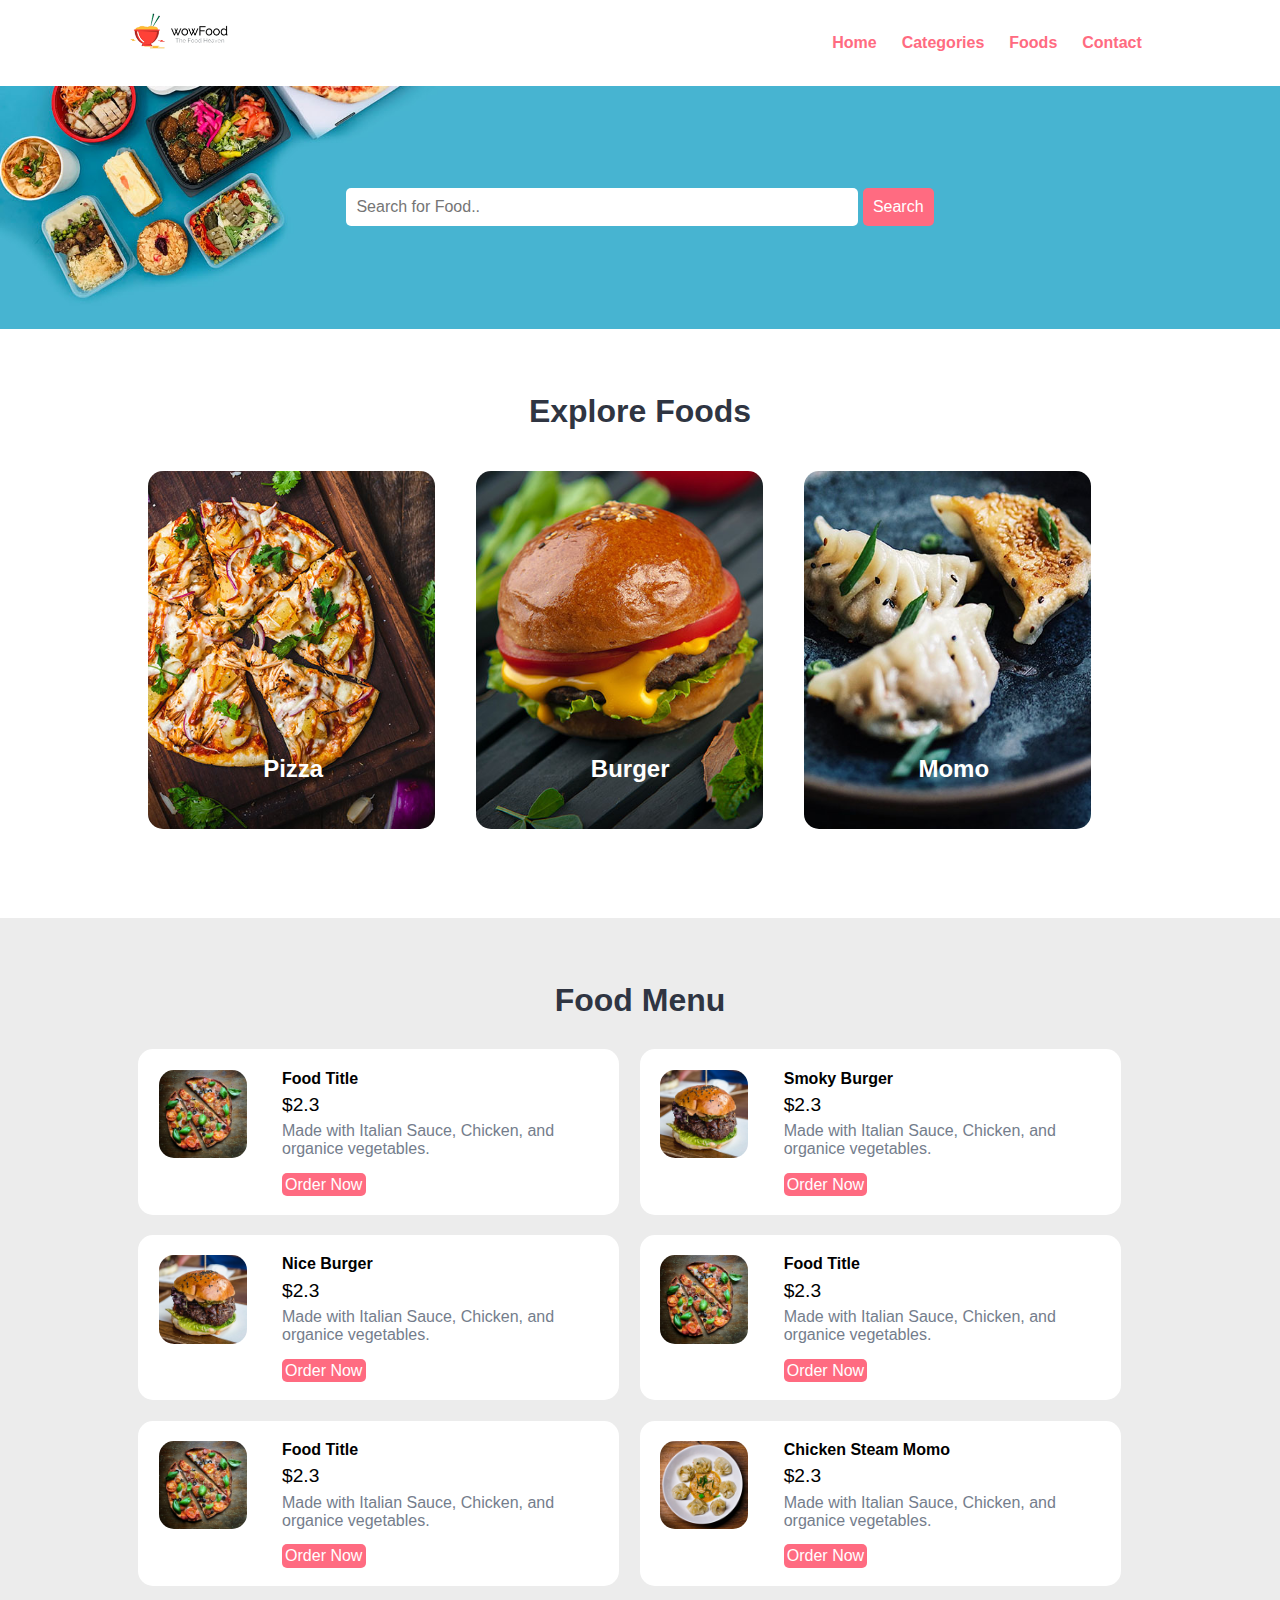
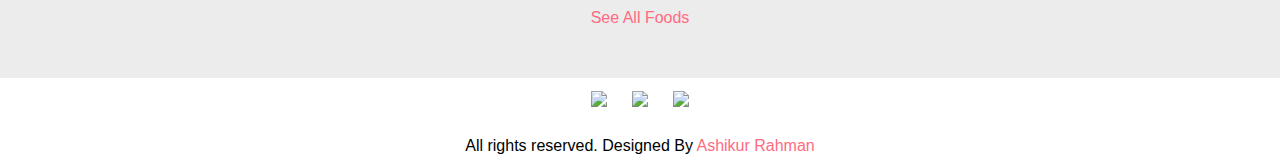
==== index.html @ cdb1a3ab "Complete frontend" ====
<!DOCTYPE html>
<html lang="en">
<head>
    <meta charset="UTF-8">
    <!-- Important to make website responsive -->
    <meta name="viewport" content="width=device-width, initial-scale=1.0">
    <title>Restaurant Website</title>

    <!-- Link our CSS file -->
    <link rel="stylesheet" href="css/style.css">
</head>

<body>
    <!-- Navbar Section Starts Here -->
    <section class="navbar">
        <div class="container">
            <div class="logo">
                <a href="#" title="Logo">
                    <img src="images/logo.png" alt="Restaurant Logo" class="img-responsive">
                </a>
            </div>

            <div class="menu text-right">
                <ul>
                    <li>
                        <a href="index.html">Home</a>
                    </li>
                    <li>
                        <a href="categories.html">Categories</a>
                    </li>
                    <li>
                        <a href="foods.html">Foods</a>
                    </li>
                    <li>
                        <a href="#">Contact</a>
                    </li>
                </ul>
            </div>

            <div class="clearfix"></div>
        </div>
    </section>
    <!-- Navbar Section Ends Here -->

    <!-- fOOD sEARCH Section Starts Here -->
    <section class="food-search text-center">
        <div class="container">
            
            <form action="food-search.html" method="POST">
                <input type="search" name="search" placeholder="Search for Food.." required>
                <input type="submit" name="submit" value="Search" class="btn btn-primary">
            </form>

        </div>
    </section>
    <!-- fOOD sEARCH Section Ends Here -->

    <!-- CAtegories Section Starts Here -->
    <section class="categories">
        <div class="container">
            <h2 class="text-center">Explore Foods</h2>

            <a href="category-foods.html">
            <div class="box-3 float-container">
                <img src="images/pizza.jpg" alt="Pizza" class="img-responsive img-curve">

                <h3 class="float-text text-white">Pizza</h3>
            </div>
            </a>

            <a href="#">
            <div class="box-3 float-container">
                <img src="images/burger.jpg" alt="Burger" class="img-responsive img-curve">

                <h3 class="float-text text-white">Burger</h3>
            </div>
            </a>

            <a href="#">
            <div class="box-3 float-container">
                <img src="images/momo.jpg" alt="Momo" class="img-responsive img-curve">

                <h3 class="float-text text-white">Momo</h3>
            </div>
            </a>

            <div class="clearfix"></div>
        </div>
    </section>
    <!-- Categories Section Ends Here -->

    <!-- fOOD MEnu Section Starts Here -->
    <section class="food-menu">
        <div class="container">
            <h2 class="text-center">Food Menu</h2>

            <div class="food-menu-box">
                <div class="food-menu-img">
                    <img src="images/menu-pizza.jpg" alt="Chicke Hawain Pizza" class="img-responsive img-curve">
                </div>

                <div class="food-menu-desc">
                    <h4>Food Title</h4>
                    <p class="food-price">$2.3</p>
                    <p class="food-detail">
                        Made with Italian Sauce, Chicken, and organice vegetables.
                    </p>
                    <br>

                    <a href="order.html" class="btn btn-primary">Order Now</a>
                </div>
            </div>

            <div class="food-menu-box">
                <div class="food-menu-img">
                    <img src="images/menu-burger.jpg" alt="Chicke Hawain Pizza" class="img-responsive img-curve">
                </div>

                <div class="food-menu-desc">
                    <h4>Smoky Burger</h4>
                    <p class="food-price">$2.3</p>
                    <p class="food-detail">
                        Made with Italian Sauce, Chicken, and organice vegetables.
                    </p>
                    <br>

                    <a href="#" class="btn btn-primary">Order Now</a>
                </div>
            </div>

            <div class="food-menu-box">
                <div class="food-menu-img">
                    <img src="images/menu-burger.jpg" alt="Chicke Hawain Burger" class="img-responsive img-curve">
                </div>

                <div class="food-menu-desc">
                    <h4>Nice Burger</h4>
                    <p class="food-price">$2.3</p>
                    <p class="food-detail">
                        Made with Italian Sauce, Chicken, and organice vegetables.
                    </p>
                    <br>

                    <a href="#" class="btn btn-primary">Order Now</a>
                </div>
            </div>

            <div class="food-menu-box">
                <div class="food-menu-img">
                    <img src="images/menu-pizza.jpg" alt="Chicke Hawain Pizza" class="img-responsive img-curve">
                </div>

                <div class="food-menu-desc">
                    <h4>Food Title</h4>
                    <p class="food-price">$2.3</p>
                    <p class="food-detail">
                        Made with Italian Sauce, Chicken, and organice vegetables.
                    </p>
                    <br>

                    <a href="#" class="btn btn-primary">Order Now</a>
                </div>
            </div>

            <div class="food-menu-box">
                <div class="food-menu-img">
                    <img src="images/menu-pizza.jpg" alt="Chicke Hawain Pizza" class="img-responsive img-curve">
                </div>

                <div class="food-menu-desc">
                    <h4>Food Title</h4>
                    <p class="food-price">$2.3</p>
                    <p class="food-detail">
                        Made with Italian Sauce, Chicken, and organice vegetables.
                    </p>
                    <br>

                    <a href="#" class="btn btn-primary">Order Now</a>
                </div>
            </div>

            <div class="food-menu-box">
                <div class="food-menu-img">
                    <img src="images/menu-momo.jpg" alt="Chicke Hawain Momo" class="img-responsive img-curve">
                </div>

                <div class="food-menu-desc">
                    <h4>Chicken Steam Momo</h4>
                    <p class="food-price">$2.3</p>
                    <p class="food-detail">
                        Made with Italian Sauce, Chicken, and organice vegetables.
                    </p>
                    <br>

                    <a href="#" class="btn btn-primary">Order Now</a>
                </div>
            </div>


            <div class="clearfix"></div>

            

        </div>

        <p class="text-center">
            <a href="#">See All Foods</a>
        </p>
    </section>
    <!-- fOOD Menu Section Ends Here -->

    <!-- social Section Starts Here -->
    <section class="social">
        <div class="container text-center">
            <ul>
                <li>
                    <a href="#"><img src="https://img.icons8.com/fluent/50/000000/facebook-new.png"/></a>
                </li>
                <li>
                    <a href="#"><img src="https://img.icons8.com/fluent/48/000000/instagram-new.png"/></a>
                </li>
                <li>
                    <a href="#"><img src="https://img.icons8.com/fluent/48/000000/twitter.png"/></a>
                </li>
            </ul>
        </div>
    </section>
    <!-- social Section Ends Here -->

    <!-- footer Section Starts Here -->
    <section class="footer">
        <div class="container text-center">
            <p>All rights reserved. Designed By <a href="#">Ashikur Rahman</a></p>
        </div>
    </section>
    <!-- footer Section Ends Here -->

</body>
</html>
---- css/style.css ----
/* 
    Author: Ashikur Rahman;
    Theme: Restaurant Food Order;
    version: 1.0;
*/

/* CSS for All */
*{
    margin: 0 0;
    padding: 0 0;
    font-family: Arial, Helvetica, sans-serif;
}
.container{
    width: 80%;
    margin: 0 auto;
    padding: 1%;
}
.img-responsive{
    width: 100%;
}
.img-curve{
    border-radius: 15px;
}

.text-right{
    text-align: right;
}
.text-center{
    text-align: center;
}
.text-left{
    text-align: left;
}
.text-white{
    color: white;
}

.clearfix{
    clear: both;
    float: none;
}

a{
    color: #ff6b81;
    text-decoration: none;
}
a:hover{
    color: #ff4757;
}

.btn{
    padding: 1%;
    border: none;
    font-size: 1rem;
    border-radius: 5px;
}
.btn-primary{
    background-color: #ff6b81;
    color: white;
    cursor: pointer;
}
.btn-primary:hover{
    color: white;
    background-color: #ff4757;
}
h2{
    color: #2f3542;
    font-size: 2rem;
    margin-bottom: 2%;
}
h3{
    font-size: 1.5rem;
}
.float-container{
    position: relative;
}
.float-text{
    position: absolute;
    bottom: 50px;
    left: 40%;
}
fieldset{
    border: 1px solid white;
    margin: 5%;
    padding: 3%;
    border-radius: 5px;
}


/* CSSS for navbar section */

.logo{
    width: 10%;
    float: left;
}
.menu{
    line-height: 60px;
}
.menu ul{
    list-style-type: none;
}

.menu ul li{
    display: inline;
    padding: 1%;
    font-weight: bold;
}


/* CSS for Food SEarch Section */

.food-search{
    background-image: url(../images/bg.jpg);
    background-size: cover;
    background-repeat: no-repeat;
    background-position: center;
    padding: 7% 0;
}

.food-search input[type="search"]{
    width: 50%;
    padding: 1%;
    font-size: 1rem;
    border: none;
    border-radius: 5px;
}


/* CSS for Categories */
.categories{
    padding: 4% 0;
}

.box-3{
    width: 28%;
    float: left;
    margin: 2%;
}


/* CSS for Food Menu */
.food-menu{
    background-color: #ececec;
    padding: 4% 0;
}
.food-menu-box{
    width: 43%;
    margin: 1%;
    padding: 2%;
    float: left;
    background-color: white;
    border-radius: 15px;
}

.food-menu-img{
    width: 20%;
    float: left;
}

.food-menu-desc{
    width: 70%;
    float: left;
    margin-left: 8%;
}

.food-price{
    font-size: 1.2rem;
    margin: 2% 0;
}
.food-detail{
    font-size: 1rem;
    color: #747d8c;
}


/* CSS for Social */
.social ul{
    list-style-type: none;
}
.social ul li{
    display: inline;
    padding: 1%;
}

/* for Order Section */
.order{
    width: 50%;
    margin: 0 auto;
}
.input-responsive{
    width: 96%;
    padding: 1%;
    margin-bottom: 3%;
    border: none;
    border-radius: 5px;
    font-size: 1rem;
}
.order-label{
    margin-bottom: 1%; 
    font-weight: bold;
}



/* CSS for Mobile Size or Smaller Screen */

@media only screen and (max-width:768px){
    .logo{
        width: 80%;
        float: none;
        margin: 1% auto;
    }

    .menu ul{
        text-align: center;
    }

    .food-search input[type="search"]{
        width: 90%;
        padding: 2%;
        margin-bottom: 3%;
    }

    .btn{
        width: 91%;
        padding: 2%;
    }

    .food-search{
        padding: 10% 0;
    }

    .categories{
        padding: 20% 0;
    }
    h2{
        margin-bottom: 10%;
    }
    .box-3{
        width: 100%;
        margin: 4% auto;
    }

    .food-menu{
        padding: 20% 0;
    }

    .food-menu-box{
        width: 90%;
        padding: 5%;
        margin-bottom: 5%;
    }
    .social{
        padding: 5% 0;
    }
    .order{
        width: 100%;
    }
}
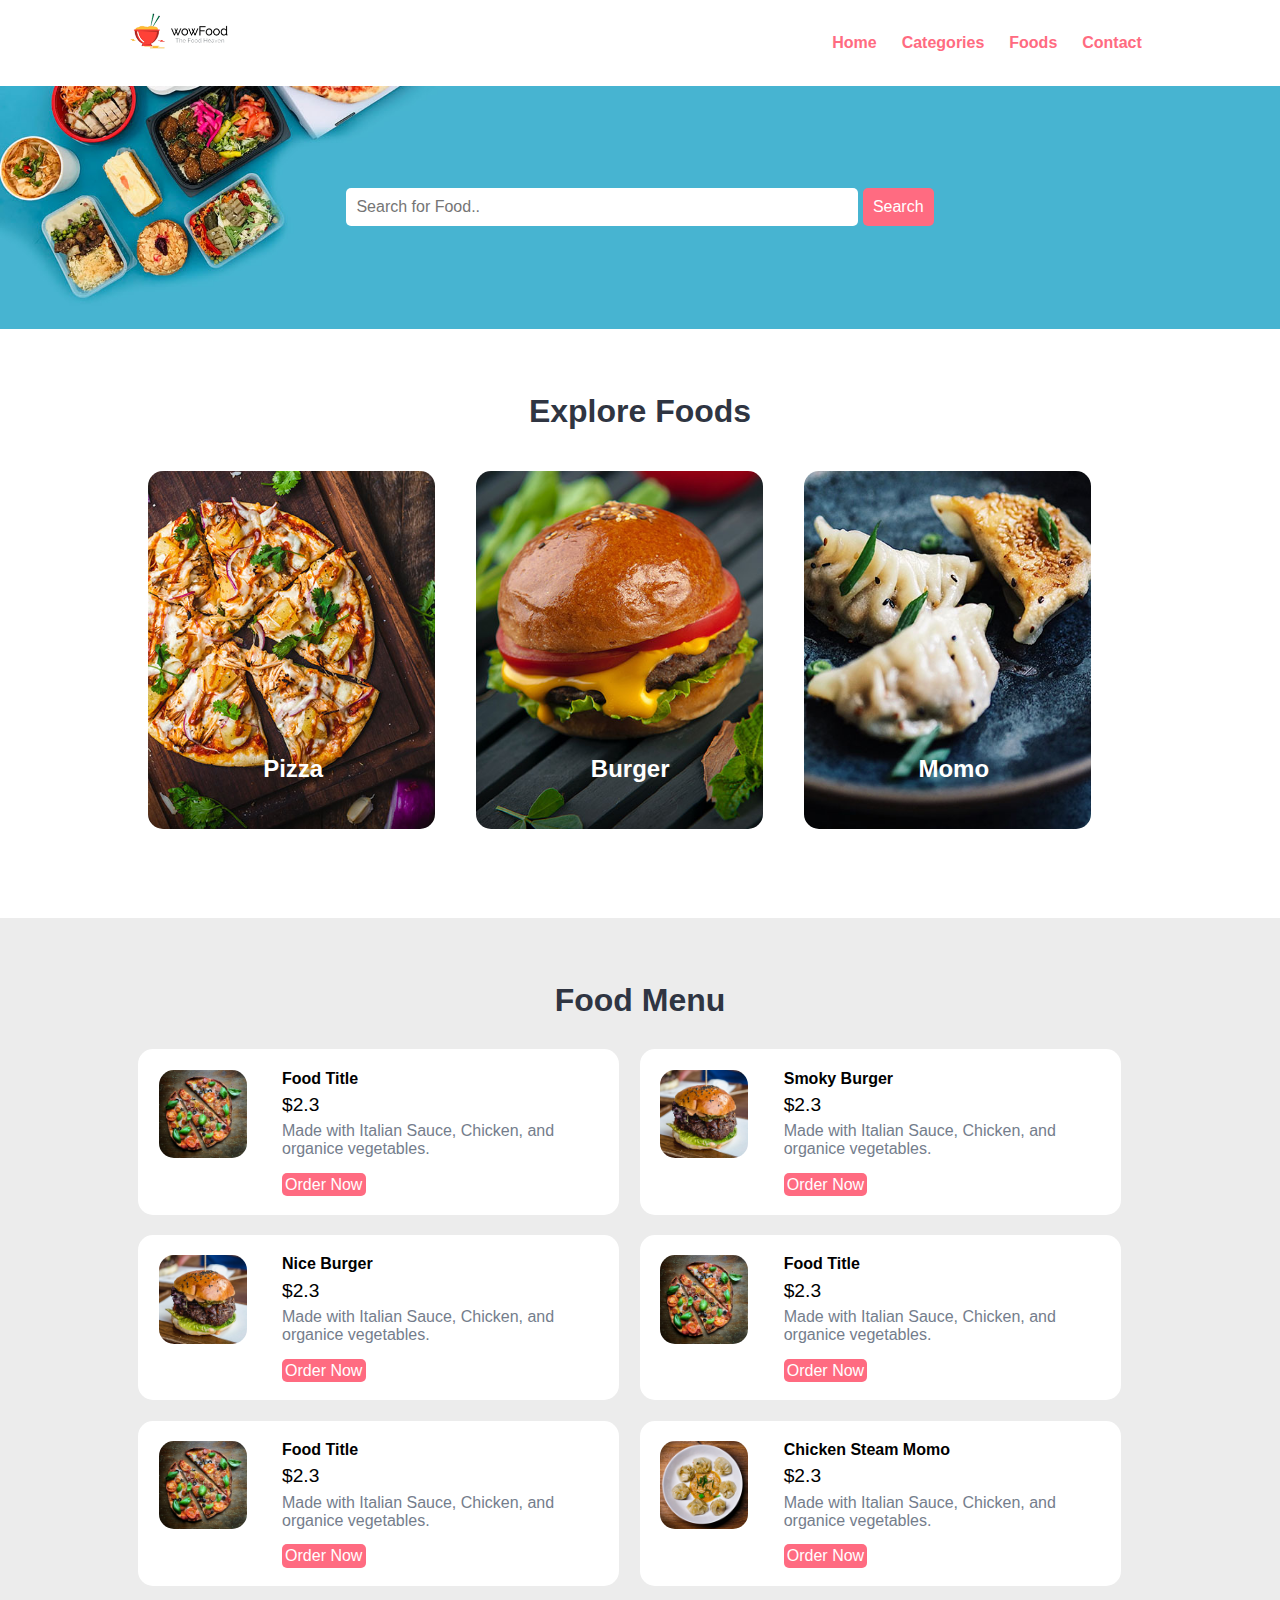
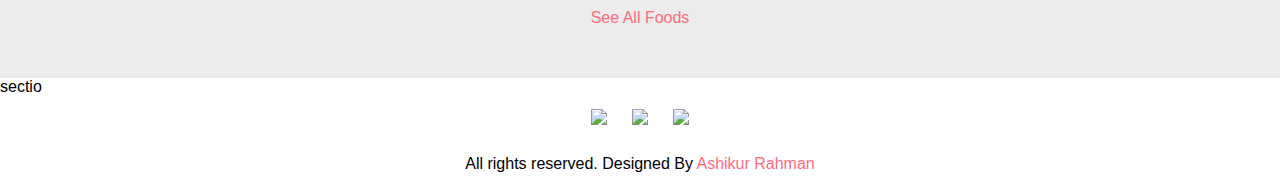
==== commit 6cd36d06: "contact page added" ====
--- a/index.html
+++ b/index.html
@@ -32,7 +32,7 @@
                         <a href="foods.html">Foods</a>
                     </li>
                     <li>
-                        <a href="#">Contact</a>
+                        <a href="2nd-Portfolio-main/index.html">Contact</a>
                     </li>
                 </ul>
             </div>
@@ -208,6 +208,10 @@
         </p>
     </section>
     <!-- fOOD Menu Section Ends Here -->
+
+
+    <!-- Rating section starts here -->
+    sectio
 
     <!-- social Section Starts Here -->
     <section class="social">
@@ -230,7 +234,7 @@
     <!-- footer Section Starts Here -->
     <section class="footer">
         <div class="container text-center">
-            <p>All rights reserved. Designed By <a href="#">Ashikur Rahman</a></p>
+            <p>All rights reserved. Designed By <a href="https://www.facebook.com/profile.php?id=100031241947508">Ashikur Rahman</a></p>
         </div>
     </section>
     <!-- footer Section Ends Here -->
